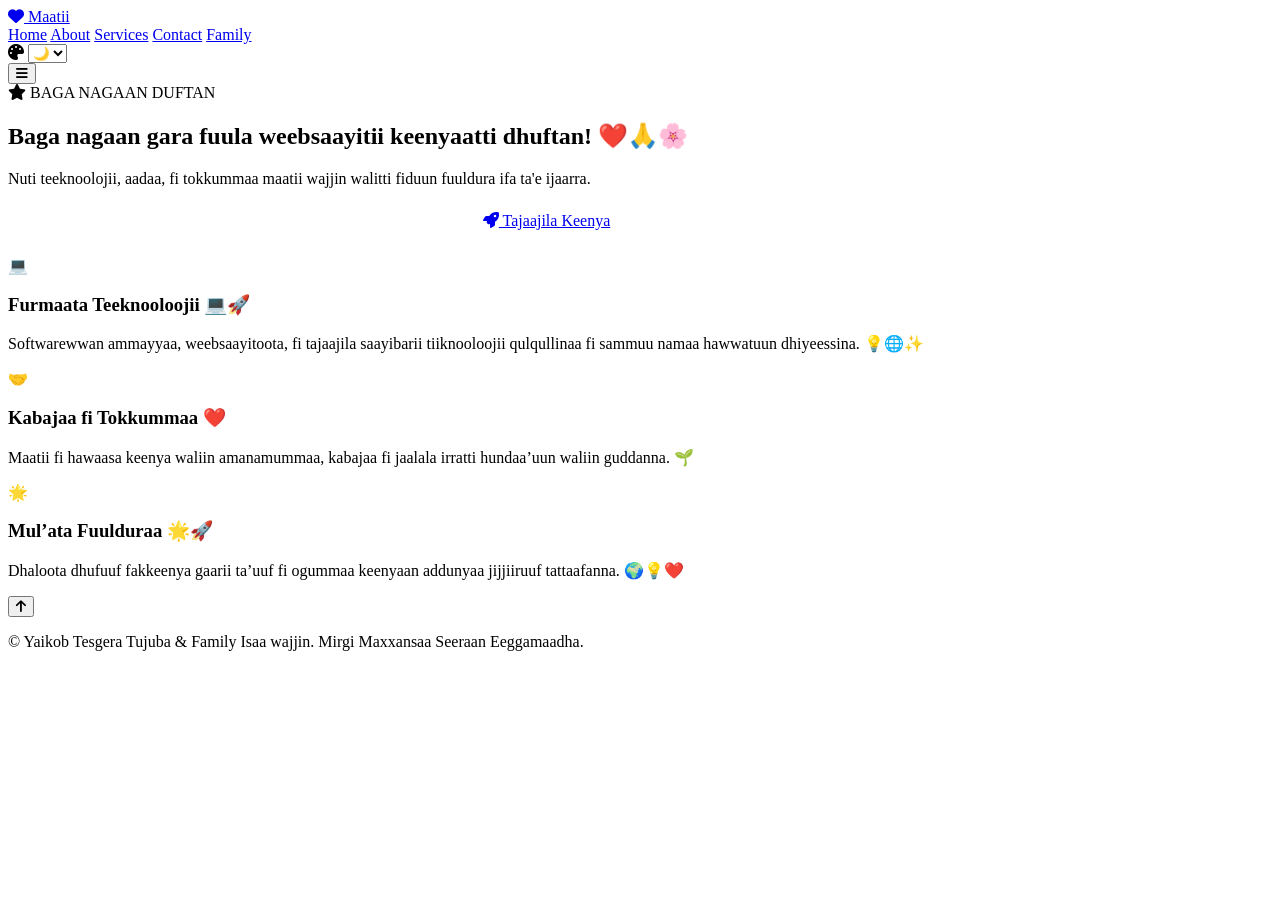
==== index.html @ 0dcb115a "uploaded" ====
<!DOCTYPE html>
<html lang="om" data-theme="dark">
<head>
    <meta charset="UTF-8">
    <meta name="viewport" content="width=device-width, initial-scale=1.0, viewport-fit=cover">
    <meta name="description" content="Maatii Keenya - Fuula Duraa, Teeknoolojii, fi Galmee Suuraa Maatii">
    <title>Home • Fuula Duraa</title>
    <link rel="stylesheet" href="https://cdnjs.cloudflare.com/ajax/libs/font-awesome/6.4.0/css/all.min.css">
    <link rel="stylesheet" href="css/style.css">
    <link rel="stylesheet" href="css/family.css">
</head>
<body>

    <!-- Header / Dynamic Responsive Navigation -->
    <header class="header">
        <a href="index.html" class="logo" aria-label="Maatii Keenya Logo">
            <i class="fas fa-heart logo-heart" aria-hidden="true"></i> Maatii 
        </a>

        <nav class="navbar" id="navbar" aria-label="Main Navigation">
            <a href="index.html" class="active">Home</a>
            <a href="about.html">About</a>
            <a href="service.html">Services</a>
            <a href="contact.html">Contact</a>
            <a href="family.html">Family</a>
        </nav>

        <div class="header-actions">
            <div class="theme-select-wrapper">
                <i class="fas fa-palette theme-icon" aria-hidden="true"></i>
                <select id="theme-select" aria-label="Select Color Theme">
                    <option value="dark">🌙</option>
                    <option value="light">☀️</option>
                    <option value="other">⚡</option>
                </select>
            </div>

            <button class="menu-toggle" id="menu-toggle" aria-label="Toggle Navigation Menu">
                <i class="fas fa-bars" aria-hidden="true"></i>
            </button>
        </div>
    </header>

    <!-- Main Content Stream -->
    <main class="family-content">
        
        <!-- Hero Banner -->
        <section class="family-hero">
            <div class="container">
                <div class="family-header-card">
                    <span class="love-badge"><i class="fas fa-star" aria-hidden="true"></i> BAGA NAGAAN DUFTAN</span>
                    <h1 class="family-main-title">Baga nagaan gara fuula weebsaayitii keenyaatti dhuftan! ❤️🙏🌸</h1>
                    <p class="family-subtitle-en">Nuti teeknoolojii, aadaa, fi tokkummaa maatii wajjin walitti fiduun fuuldura ifa ta'e ijaarra.</p>
                    
                    <div style="margin-top: 1.5rem; display: flex; gap: 1rem; justify-content: center; flex-wrap: wrap;">
                        <a href="service.html" class="btn btn-primary btn-love">
                            <i class="fas fa-rocket" aria-hidden="true"></i> Tajaajila Keenya
                        </a>
                        <a href="contact.html" class="btn btn-outline" style="border: 1px solid var(--border-color, rgba(255,255,255,0.2)); color: var(--text-main, #fff); padding: 0.75rem 1.5rem; border-radius: 12px; text-decoration: none;">
                            <i class="fas fa-paper-plane" aria-hidden="true"></i> Nu Quunnamaa
                        </a>
                    </div>
                </div>
            </div>
        </section>

        <!-- Highlights Grid -->
        <section class="container family-values-section">
            <div class="values-grid">
                <div class="love-quote-card">
                    <div class="card-icon">💻</div>
                    <h3>Furmaata Teeknooloojii 💻🚀</h3>
                    <p>Softwarewwan ammayyaa, weebsaayitoota, fi tajaajila saayibarii tiiknooloojii qulqullinaa fi sammuu namaa hawwatuun dhiyeessina. 💡🌐✨</p>
                </div>

                <div class="love-quote-card">
                    <div class="card-icon">🤝</div>
                    <h3>Kabajaa fi Tokkummaa ❤️</h3>
                    <p>Maatii fi hawaasa keenya waliin amanamummaa, kabajaa fi jaalala irratti hundaa’uun waliin guddanna. 🌱</p>
                </div>

                <div class="love-quote-card">
                    <div class="card-icon">🌟</div>
                    <h3>Mul’ata Fuulduraa 🌟🚀</h3>
                    <p>Dhaloota dhufuuf fakkeenya gaarii ta’uuf fi ogummaa keenyaan addunyaa jijjiiruuf tattaafanna. 🌍💡❤️</p>
                </div>
            </div>
        
    </main>


    <!-- Scroll-to-Top Button -->
    <button id="scrollTopBtn" class="scroll-top-btn" aria-label="Scroll to top">
        <i class="fas fa-arrow-up" aria-hidden="true"></i>
    </button>

    <!-- Footer -->
    <footer class="footer">
        <p>&copy; <span id="jabaa-year"></span> Yaikob Tesgera Tujuba & Family Isaa wajjin. Mirgi Maxxansaa Seeraan Eeggamaadha.</p>
    </footer>

    <script src="js/family.js"></script>
</body>
</html>
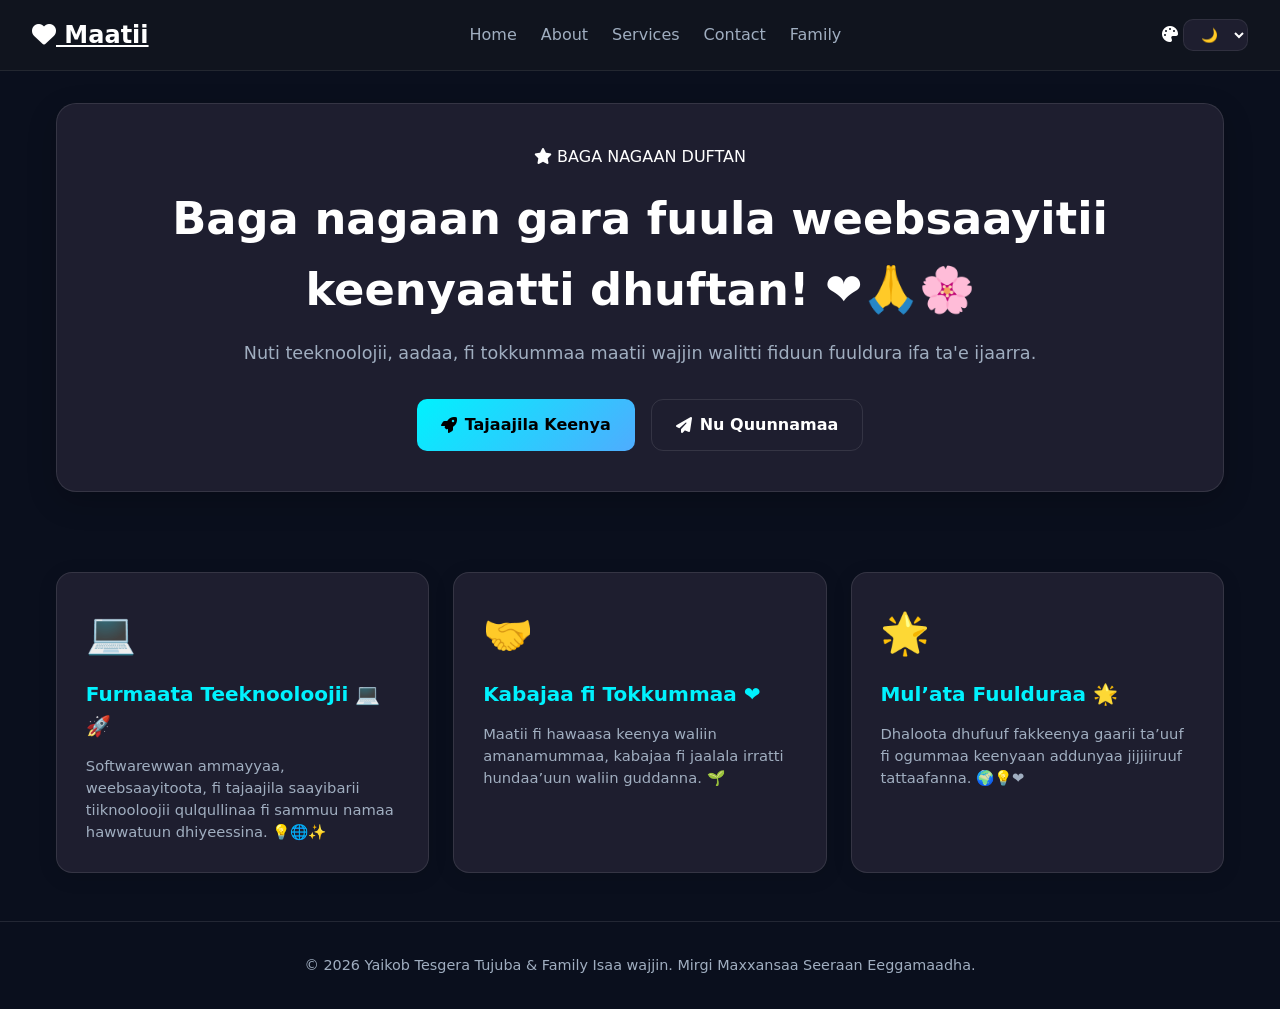
==== commit 9165c172: "Update index.html" ====
--- a/index.html
+++ b/index.html
@@ -4,7 +4,7 @@
     <meta charset="UTF-8">
     <meta name="viewport" content="width=device-width, initial-scale=1.0, viewport-fit=cover">
     <meta name="description" content="Maatii Keenya - Fuula Duraa, Teeknoolojii, fi Galmee Suuraa Maatii">
-    <title>Home • Fuula Duraa</title>
+    <title>Home </title>
     <link rel="stylesheet" href="https://cdnjs.cloudflare.com/ajax/libs/font-awesome/6.4.0/css/all.min.css">
     <link rel="stylesheet" href="css/style.css">
     <link rel="stylesheet" href="css/family.css">
@@ -81,7 +81,7 @@
 
                 <div class="love-quote-card">
                     <div class="card-icon">🌟</div>
-                    <h3>Mul’ata Fuulduraa 🌟🚀</h3>
+                    <h3>Mul’ata Fuulduraa 🌟</h3>
                     <p>Dhaloota dhufuuf fakkeenya gaarii ta’uuf fi ogummaa keenyaan addunyaa jijjiiruuf tattaafanna. 🌍💡❤️</p>
                 </div>
             </div>
@@ -101,4 +101,4 @@
 
     <script src="js/family.js"></script>
 </body>
-</html>+</html>
--- a/css/style.css
+++ b/css/style.css
@@ -0,0 +1,463 @@
+/* ==========================================================================
+   1. GLOBAL DESIGN SYSTEM & THEME VARIABLES
+   ========================================================================== */
+:root,
+[data-theme="dark"] {
+  --bg-primary: #0a0f1d;
+  --bg-secondary: #111827;
+  --bg-header: rgba(18, 22, 31, 0.88);
+  --bg-card: rgba(18, 22, 31, 0.75);
+  --card-border: rgba(255, 255, 255, 0.08);
+  --text-main: #f3f4f6;
+  --text-muted: #9ca3af;
+  --color-accent: #06b6d4;
+  --color-accent-hover: #0284c7;
+  --color-pink: #ff007f;
+  --color-danger: #ef4444;
+  --accent-gradient: linear-gradient(135deg, #06b6d4 0%, #3b82f6 50%, #8b5cf6 100%);
+  --glass-shadow: 0 8px 32px 0 rgba(0, 0, 0, 0.37);
+  --glass-blur: blur(16px);
+  --radius-lg: 16px;
+  --radius-md: 10px;
+  --transition-fast: all 0.25s cubic-bezier(0.4, 0, 0.2, 1);
+}
+
+[data-theme="light"] {
+  --bg-primary: #f8fafc;
+  --bg-secondary: #ffffff;
+  --bg-header: rgba(255, 255, 255, 0.88);
+  --bg-card: rgba(255, 255, 255, 0.95);
+  --card-border: rgba(0, 0, 0, 0.08);
+  --text-main: #0f172a;
+  --text-muted: #64748b;
+  --color-accent: #0284c7;
+  --color-accent-hover: #0369a1;
+  --color-pink: #e60067;
+  --color-danger: #dc2626;
+  --accent-gradient: linear-gradient(135deg, #0284c7 0%, #2563eb 50%, #7c3aed 100%);
+  --glass-shadow: 0 8px 32px 0 rgba(0, 0, 0, 0.08);
+}
+
+/* ==========================================================================
+   2. BASE RESET & LAYOUT UTILITIES
+   ========================================================================== */
+* {
+  margin: 0;
+  padding: 0;
+  box-sizing: border-box;
+  scroll-behavior: smooth;
+}
+
+body {
+  background-color: var(--bg-primary);
+  color: var(--text-main);
+  font-family: 'Inter', system-ui, -apple-system, sans-serif;
+  line-height: 1.6;
+  overflow-x: hidden;
+  min-height: 100vh;
+  display: flex;
+  flex-direction: column;
+  transition: background-color 0.3s ease, color 0.3s ease;
+}
+
+.container {
+  width: 100%;
+  max-width: 1200px;
+  margin: 0 auto;
+  padding: 2rem 1.5rem;
+}
+
+/* ==========================================================================
+   3. HEADER, NAVBAR & THEME SELECTOR
+   ========================================================================== */
+.header, header {
+  position: sticky;
+  top: 0;
+  z-index: 1000;
+  display: flex;
+  justify-content: space-between;
+  align-items: center;
+  padding: 1rem 2rem;
+  background: var(--bg-header);
+  backdrop-filter: var(--glass-blur);
+  -webkit-backdrop-filter: var(--glass-blur);
+  border-bottom: 1px solid var(--card-border);
+}
+
+.logo {
+  font-size: 1.5rem;
+  font-weight: 800;
+  color: var(--text-main);
+}
+
+.logo span {
+  background: var(--accent-gradient);
+  -webkit-background-clip: text;
+  -webkit-text-fill-color: transparent;
+}
+
+#navbar, .navbar {
+  display: flex;
+  align-items: center;
+  gap: 1.5rem;
+}
+
+#navbar a, .navbar a {
+  color: var(--text-muted);
+  text-decoration: none;
+  font-weight: 500;
+  transition: var(--transition-fast);
+}
+
+#navbar a:hover, .navbar a:hover {
+  color: var(--color-accent);
+}
+
+#menu-toggle, .menu-toggle {
+  display: none;
+  background: transparent;
+  border: none;
+  color: var(--text-main);
+  font-size: 1.5rem;
+  cursor: pointer;
+}
+
+#theme-select {
+  background: var(--bg-card);
+  border: 1px solid var(--card-border);
+  color: var(--text-main);
+  padding: 0.4rem 0.8rem;
+  border-radius: var(--radius-md);
+  font-size: 0.85rem;
+  cursor: pointer;
+  outline: none;
+}
+
+/* ==========================================================================
+   4. SEARCH, COUNTER & UPLOAD CONTROLS
+   ========================================================================== */
+.controls-section {
+  display: flex;
+  flex-wrap: wrap;
+  gap: 1rem;
+  align-items: center;
+  justify-content: space-between;
+  margin-bottom: 1.5rem;
+}
+
+#gallerySearch {
+  background: var(--bg-card);
+  border: 1px solid var(--card-border);
+  color: var(--text-main);
+  padding: 0.75rem 1.2rem;
+  border-radius: var(--radius-md);
+  width: 100%;
+  max-width: 320px;
+  outline: none;
+  transition: var(--transition-fast);
+}
+
+#gallerySearch:focus {
+  border-color: var(--color-accent);
+  box-shadow: 0 0 10px rgba(6, 182, 212, 0.25);
+}
+
+.counter-badge {
+  background: var(--bg-card);
+  border: 1px solid var(--card-border);
+  padding: 0.4rem 0.8rem;
+  border-radius: 20px;
+  font-size: 0.85rem;
+  color: var(--text-muted);
+}
+
+#photo-count {
+  color: var(--color-accent);
+  font-weight: 700;
+}
+
+/* Hide raw file input fields */
+#image-input,
+#imageUploadInput,
+#camera-input {
+  display: none;
+}
+
+.upload-btn-label {
+  display: inline-flex;
+  align-items: center;
+  gap: 0.5rem;
+  background: var(--accent-gradient);
+  color: #fff;
+  padding: 0.75rem 1.25rem;
+  border-radius: var(--radius-md);
+  cursor: pointer;
+  font-weight: 600;
+  transition: var(--transition-fast);
+}
+
+.upload-btn-label:hover {
+  transform: translateY(-2px);
+  box-shadow: 0 4px 15px rgba(6, 182, 212, 0.3);
+}
+
+/* ==========================================================================
+   5. GALLERY GRID & ITEM STYLING
+   ========================================================================== */
+#galleryGrid,
+#family-gallery {
+  display: grid;
+  grid-template-columns: repeat(auto-fill, minmax(180px, 1fr));
+  gap: 1.2rem;
+  padding: 1rem 0;
+}
+
+@media (min-width: 640px) {
+  #galleryGrid, #family-gallery {
+    grid-template-columns: repeat(auto-fill, minmax(220px, 1fr));
+  }
+}
+
+.gallery-item {
+  position: relative;
+  aspect-ratio: 1 / 1;
+  border-radius: var(--radius-lg);
+  overflow: hidden;
+  background: var(--bg-card);
+  border: 1px solid var(--card-border);
+  cursor: pointer;
+  outline: none;
+  transition: var(--transition-fast);
+}
+
+.gallery-item:hover,
+.gallery-item:focus {
+  transform: translateY(-4px);
+  border-color: var(--color-accent);
+  box-shadow: 0 8px 24px rgba(0, 0, 0, 0.4);
+}
+
+.gallery-item img {
+  width: 100%;
+  height: 100%;
+  object-fit: cover;
+  transition: transform 0.3s ease;
+}
+
+.gallery-item:hover img {
+  transform: scale(1.06);
+}
+
+.gallery-overlay {
+  position: absolute;
+  inset: 0;
+  background: rgba(0, 0, 0, 0.45);
+  display: flex;
+  align-items: center;
+  justify-content: center;
+  color: #ffffff;
+  font-size: 1.5rem;
+  opacity: 0;
+  transition: opacity 0.25s ease;
+  backdrop-filter: blur(2px);
+}
+
+.gallery-item:hover .gallery-overlay,
+.gallery-item:focus .gallery-overlay {
+  opacity: 1;
+}
+
+/* ==========================================================================
+   6. INTERACTIVE LIGHTBOX MODAL
+   ========================================================================== */
+#lightbox,
+#lightbox-modal {
+  position: fixed;
+  inset: 0;
+  z-index: 9999;
+  display: none;
+  flex-direction: column;
+  background: rgba(0, 0, 0, 0.93);
+  backdrop-filter: blur(12px);
+  -webkit-backdrop-filter: blur(12px);
+  user-select: none;
+}
+
+#lightbox.active,
+#lightbox-modal.active {
+  display: flex !important;
+}
+
+/* Lightbox Top Header */
+.lightbox-top-bar {
+  display: flex;
+  justify-content: space-between;
+  align-items: center;
+  padding: 1rem 1.5rem;
+  color: #fff;
+  z-index: 10;
+}
+
+.lightbox-counter {
+  font-size: 0.9rem;
+  color: rgba(255, 255, 255, 0.7);
+}
+
+.lightbox-action-group {
+  display: flex;
+  align-items: center;
+  gap: 0.75rem;
+}
+
+.lb-btn {
+  background: rgba(255, 255, 255, 0.1);
+  border: 1px solid rgba(255, 255, 255, 0.15);
+  color: #fff;
+  width: 40px;
+  height: 40px;
+  border-radius: 50%;
+  display: flex;
+  align-items: center;
+  justify-content: center;
+  cursor: pointer;
+  transition: var(--transition-fast);
+  font-size: 1rem;
+}
+
+.lb-btn:hover {
+  background: rgba(255, 255, 255, 0.25);
+  transform: scale(1.05);
+}
+
+#deleteImageBtn:hover, #lb-delete:hover {
+  background: var(--color-danger);
+  border-color: var(--color-danger);
+}
+
+/* Lightbox Stage & Center Preview */
+#lightboxBody,
+#lb-stage {
+  flex: 1;
+  position: relative;
+  display: flex;
+  align-items: center;
+  justify-content: center;
+  overflow: hidden;
+  padding: 1rem;
+}
+
+#lightboxImg,
+#lb-image {
+  max-width: 90vw;
+  max-height: 80vh;
+  object-fit: contain;
+  border-radius: 8px;
+  box-shadow: 0 10px 40px rgba(0, 0, 0, 0.8);
+  transition: transform 0.15s ease-out;
+  will-change: transform;
+}
+
+/* Lightbox Side Navigation Buttons */
+.lb-nav-btn {
+  position: absolute;
+  top: 50%;
+  transform: translateY(-50%);
+  background: rgba(0, 0, 0, 0.5);
+  border: 1px solid rgba(255, 255, 255, 0.15);
+  color: #fff;
+  width: 48px;
+  height: 48px;
+  border-radius: 50%;
+  display: flex;
+  align-items: center;
+  justify-content: center;
+  cursor: pointer;
+  z-index: 20;
+  transition: var(--transition-fast);
+}
+
+.lb-nav-btn:hover {
+  background: var(--color-accent);
+}
+
+#prevImgBtn, #lb-prev { left: 1.5rem; }
+#nextImgBtn, #lb-next { right: 1.5rem; }
+
+/* Lightbox Zoom Toolbar */
+.zoom-controls {
+  position: absolute;
+  bottom: 1.5rem;
+  left: 50%;
+  transform: translateX(-50%);
+  display: flex;
+  gap: 0.5rem;
+  background: rgba(0, 0, 0, 0.6);
+  padding: 0.4rem 0.8rem;
+  border-radius: 30px;
+  border: 1px solid rgba(255, 255, 255, 0.15);
+  z-index: 20;
+}
+
+/* ==========================================================================
+   7. SCROLL-TO-TOP, FOOTER & MEDIA RESPONSIVENESS
+   ========================================================================== */
+#scrollTopBtn {
+  position: fixed;
+  bottom: 2rem;
+  right: 2rem;
+  width: 46px;
+  height: 46px;
+  border-radius: 50%;
+  background: var(--accent-gradient);
+  color: #ffffff;
+  border: none;
+  cursor: pointer;
+  display: none;
+  align-items: center;
+  justify-content: center;
+  box-shadow: 0 4px 15px rgba(0, 0, 0, 0.4);
+  z-index: 999;
+  transition: var(--transition-fast);
+}
+
+#scrollTopBtn:hover {
+  transform: translateY(-3px);
+}
+
+footer, .footer {
+  margin-top: auto;
+  padding: 2rem 1rem;
+  text-align: center;
+  border-top: 1px solid var(--card-border);
+  color: var(--text-muted);
+  font-size: 0.9rem;
+}
+
+@media (max-width: 768px) {
+  #menu-toggle, .menu-toggle {
+    display: flex !important;
+  }
+
+  #navbar, .navbar {
+    display: none;
+    position: absolute;
+    top: 100%;
+    left: 0;
+    width: 100%;
+    background: var(--bg-header);
+    backdrop-filter: var(--glass-blur);
+    -webkit-backdrop-filter: var(--glass-blur);
+    border-bottom: 1px solid var(--card-border);
+    flex-direction: column;
+    padding: 1.5rem;
+    gap: 1.2rem;
+    box-shadow: var(--glass-shadow);
+  }
+
+  #navbar.active, .navbar.active {
+    display: flex !important;
+  }
+
+  #prevImgBtn, #lb-prev { left: 0.5rem; width: 40px; height: 40px; }
+  #nextImgBtn, #lb-next { right: 0.5rem; width: 40px; height: 40px; }
+}
--- a/css/family.css
+++ b/css/family.css
@@ -0,0 +1,595 @@
+/* ==========================================================================
+   THEME VARIABLES & CORE SETUP
+   ========================================================================== */
+:root, [data-theme="dark"] {
+    --bg-body: #0b0f19;
+    --bg-card: #1e1e2f;
+    --border-color: rgba(255, 255, 255, 0.1);
+    --text-main: #ffffff;
+    --text-muted: #a0aec0;
+    --color-accent: #00f2fe;
+    --color-pink: #ff007f;
+}
+
+[data-theme="light"] {
+    --bg-body: #f8fafc;
+    --bg-card: #ffffff;
+    --border-color: rgba(0, 0, 0, 0.08);
+    --text-main: #1a202c;
+    --text-muted: #64748b;
+    --color-accent: #0072ff;
+    --color-pink: #e60067;
+}
+
+/* Main Container Constraints */
+.container {
+    width: 100%;
+    max-width: 1200px;
+    margin: 0 auto;
+    padding: 0 1rem;
+}
+
+/* ==========================================================================
+   HERO & HEADER STYLES
+   ========================================================================== */
+.family-hero {
+    padding: 2rem 0;
+}
+
+.family-header-card {
+    background: var(--bg-card);
+    border: 1px solid var(--border-color);
+    border-radius: 20px;
+    padding: 2.5rem 1.5rem;
+    text-align: center;
+    box-shadow: 0 10px 30px rgba(0, 0, 0, 0.2);
+    backdrop-filter: blur(10px);
+}
+
+.family-main-title {
+    font-size: clamp(1.8rem, 4vw, 2.8rem);
+    margin: 0.8rem 0;
+    font-weight: 700;
+    color: var(--text-main);
+}
+
+.family-subtitle-en {
+    font-size: clamp(0.9rem, 2vw, 1.1rem);
+    color: var(--text-muted);
+    margin-bottom: 2rem;
+}
+
+/* Couples Info Grid */
+.family-couples-info {
+    display: flex;
+    flex-direction: column;
+    align-items: center;
+    justify-content: center;
+    gap: 1.5rem;
+    margin-top: 2rem;
+}
+
+@media (min-width: 768px) {
+    .family-couples-info {
+        flex-direction: row;
+        gap: 2rem;
+    }
+}
+
+/* Circular Profile Photo Cards */
+.profile-card-with-photo {
+    display: flex;
+    flex-direction: column;
+    align-items: center;
+    text-align: center;
+    padding: 1.5rem;
+    gap: 1rem;
+    width: 100%;
+    max-width: 300px;
+    background: rgba(255, 255, 255, 0.03);
+    border-radius: 16px;
+    border: 1px solid var(--border-color);
+}
+
+.profile-photo-container {
+    position: relative;
+    width: 130px;
+    height: 130px;
+    border-radius: 50%;
+    overflow: hidden;
+    border: 3px solid var(--color-accent);
+    box-shadow: 0 0 20px rgba(0, 242, 254, 0.3);
+    transition: transform 0.3s ease, box-shadow 0.3s ease;
+    background-color: var(--bg-card);
+}
+
+.profile-photo-container:hover {
+    transform: scale(1.05);
+    box-shadow: 0 0 25px rgba(255, 0, 127, 0.5);
+}
+
+.profile-photo-container img {
+    width: 100%;
+    height: 100%;
+    object-fit: cover;
+    object-position: center;
+    display: block;
+}
+
+.heart-divider-pulse {
+    display: flex;
+    flex-direction: column;
+    align-items: center;
+    gap: 0.5rem;
+    color: var(--color-pink);
+    font-size: 1.5rem;
+    animation: heartPulse 1.8s infinite ease-in-out;
+}
+
+@keyframes heartPulse {
+    0%, 100% { transform: scale(1); }
+    50% { transform: scale(1.2); }
+}
+
+/* ==========================================================================
+   SEARCH BAR & UTILITIES
+   ========================================================================== */
+.gallery-search-container {
+    position: relative;
+    max-width: 480px;
+    margin: 1.5rem auto 0 auto;
+}
+
+.gallery-search-input, #gallerySearch {
+    width: 100%;
+    padding: 0.85rem 1.25rem 0.85rem 2.75rem;
+    border-radius: 12px;
+    background: var(--bg-card);
+    border: 1px solid var(--border-color);
+    color: var(--text-main);
+    font-size: 0.95rem;
+    outline: none;
+    transition: border-color 0.2s ease, box-shadow 0.2s ease;
+}
+
+.gallery-search-input:focus, #gallerySearch:focus {
+    border-color: var(--color-accent);
+    box-shadow: 0 0 12px rgba(0, 242, 254, 0.25);
+}
+
+.gallery-search-container i {
+    position: absolute;
+    left: 1rem;
+    top: 50%;
+    transform: translateY(-50%);
+    color: var(--text-muted);
+}
+
+/* Scroll To Top Floating Button */
+.scroll-top-btn, #scrollTopBtn {
+    position: fixed;
+    bottom: 2rem;
+    right: 2rem;
+    width: 48px;
+    height: 48px;
+    border-radius: 50%;
+    background: var(--bg-card);
+    color: var(--color-accent);
+    border: 1px solid var(--border-color);
+    box-shadow: 0 4px 20px rgba(0, 0, 0, 0.3);
+    display: none;
+    align-items: center;
+    justify-content: center;
+    cursor: pointer;
+    z-index: 1000;
+    transition: transform 0.2s ease, background 0.2s ease, color 0.2s ease;
+}
+
+.scroll-top-btn:hover, #scrollTopBtn:hover {
+    transform: translateY(-4px);
+    background: var(--color-accent);
+    color: #000;
+}
+
+/* ==========================================================================
+   FAMILY VALUES & FUTURE CHILDREN
+   ========================================================================== */
+.family-values-section {
+    margin: 3rem auto;
+}
+
+.values-grid {
+    display: grid;
+    grid-template-columns: 1fr;
+    gap: 1.5rem;
+}
+
+@media (min-width: 640px) {
+    .values-grid { grid-template-columns: repeat(2, 1fr); }
+}
+
+@media (min-width: 1024px) {
+    .values-grid { grid-template-columns: repeat(3, 1fr); }
+}
+
+.love-quote-card {
+    background: var(--bg-card);
+    padding: 1.8rem;
+    border-radius: 16px;
+    border: 1px solid var(--border-color);
+    box-shadow: 0 4px 20px rgba(0, 0, 0, 0.1);
+    transition: transform 0.3s ease, box-shadow 0.3s ease;
+}
+
+.love-quote-card:hover {
+    transform: translateY(-5px);
+    box-shadow: 0 8px 30px rgba(0, 0, 0, 0.25);
+}
+
+.love-quote-card .card-icon {
+    font-size: 2.5rem;
+    margin-bottom: 0.8rem;
+}
+
+.love-quote-card h3 {
+    color: var(--color-accent);
+    margin-bottom: 0.8rem;
+    font-size: 1.25rem;
+}
+
+.love-quote-card blockquote {
+    font-style: italic;
+    color: var(--text-main);
+    margin-bottom: 1rem;
+    line-height: 1.6;
+}
+
+.love-quote-card p {
+    color: var(--text-muted);
+    font-size: 0.92rem;
+    line-height: 1.5;
+}
+
+/* Future Children Grid */
+.future-children-section {
+    margin: 3rem auto;
+}
+
+.future-children-card {
+    background: var(--bg-card);
+    padding: 2rem 1.5rem;
+    border-radius: 20px;
+    border: 1px solid var(--border-color);
+}
+
+.children-header {
+    display: flex;
+    align-items: center;
+    gap: 1rem;
+    margin-bottom: 2rem;
+}
+
+.children-icon {
+    font-size: 2rem;
+    color: var(--color-pink);
+}
+
+.children-grid {
+    display: grid;
+    grid-template-columns: 1fr;
+    gap: 1.25rem;
+}
+
+@media (min-width: 640px) {
+    .children-grid {
+        grid-template-columns: repeat(auto-fit, minmax(250px, 1fr));
+    }
+}
+
+.child-card {
+    background: rgba(255, 255, 255, 0.03);
+    padding: 1.5rem;
+    border-radius: 14px;
+    border: 1px dashed var(--border-color);
+    text-align: center;
+}
+
+.child-avatar {
+    font-size: 2rem;
+    margin-bottom: 0.8rem;
+    color: var(--color-accent);
+}
+
+/* Upload Section */
+.upload-card {
+    background: var(--bg-card);
+    padding: 2rem;
+    border-radius: 20px;
+    border: 1px solid var(--border-color);
+    display: flex;
+    flex-direction: column;
+    gap: 1.5rem;
+    align-items: center;
+    text-align: center;
+}
+
+@media (min-width: 768px) {
+    .upload-card {
+        flex-direction: row;
+        justify-content: space-between;
+        text-align: left;
+    }
+}
+
+.upload-actions {
+    display: flex;
+    flex-wrap: wrap;
+    gap: 1rem;
+    justify-content: center;
+}
+
+.btn {
+    display: inline-flex;
+    align-items: center;
+    gap: 0.5rem;
+    padding: 0.75rem 1.5rem;
+    border-radius: 10px;
+    font-weight: 600;
+    cursor: pointer;
+    transition: all 0.2s ease;
+    border: none;
+    text-decoration: none;
+}
+
+.btn-primary {
+    background: linear-gradient(135deg, #00f2fe 0%, #4facfe 100%);
+    color: #000;
+}
+
+.btn-secondary {
+    background: rgba(255, 255, 255, 0.1);
+    color: var(--text-main);
+}
+
+.btn:hover {
+    opacity: 0.9;
+    transform: translateY(-2px);
+}
+
+/* ==========================================================================
+   RESPONSIVE GALLERY GRID & ITEM OVERLAYS
+   ========================================================================== */
+.gallery-grid, #galleryGrid, #family-gallery {
+    display: grid;
+    grid-template-columns: repeat(auto-fill, minmax(160px, 1fr));
+    gap: 1rem;
+    padding: 2rem 0;
+}
+
+@media (min-width: 640px) {
+    .gallery-grid, #galleryGrid, #family-gallery {
+        grid-template-columns: repeat(auto-fill, minmax(220px, 1fr));
+        gap: 1.25rem;
+    }
+}
+
+.gallery-item {
+    position: relative;
+    border-radius: 12px;
+    overflow: hidden;
+    aspect-ratio: 1 / 1;
+    background: var(--bg-card);
+    box-shadow: 0 4px 12px rgba(0, 0, 0, 0.2);
+    cursor: pointer;
+    transition: transform 0.25s ease, box-shadow 0.25s ease;
+}
+
+.gallery-item:hover {
+    transform: translateY(-4px);
+    box-shadow: 0 8px 24px rgba(0, 0, 0, 0.4);
+}
+
+.gallery-item img {
+    width: 100%;
+    height: 100%;
+    object-fit: cover;
+    display: block;
+    transition: transform 0.3s ease;
+}
+
+.gallery-item:hover img {
+    transform: scale(1.05);
+}
+
+.gallery-overlay {
+    position: absolute;
+    inset: 0;
+    background: rgba(0, 0, 0, 0.45);
+    display: flex;
+    align-items: center;
+    justify-content: center;
+    color: #fff;
+    font-size: 1.5rem;
+    opacity: 0;
+    transition: opacity 0.25s ease;
+    backdrop-filter: blur(2px);
+}
+
+.gallery-item:hover .gallery-overlay {
+    opacity: 1;
+}
+
+/* Fallback CSS pseudo hover icon if DOM overlay is missing */
+.gallery-item:not(:has(.gallery-overlay))::after {
+    content: "\f00e";
+    font-family: "Font Awesome 6 Free";
+    font-weight: 900;
+    position: absolute;
+    inset: 0;
+    background: rgba(0, 0, 0, 0.45);
+    display: flex;
+    align-items: center;
+    justify-content: center;
+    color: #fff;
+    font-size: 1.5rem;
+    opacity: 0;
+    transition: opacity 0.25s ease;
+}
+
+.gallery-item:not(:has(.gallery-overlay)):hover::after {
+    opacity: 1;
+}
+
+/* ==========================================================================
+   LIGHTBOX & INTERACTIVE MODAL STYLES
+   ========================================================================== */
+.lightbox-modal, #lightbox, #lightbox-modal {
+    position: fixed;
+    inset: 0;
+    z-index: 9999;
+    display: none;
+    flex-direction: column;
+    opacity: 0;
+    pointer-events: none;
+    transition: opacity 0.3s ease;
+}
+
+.lightbox-modal.active, #lightbox.active, #lightbox-modal.active {
+    display: flex !important;
+    opacity: 1;
+    pointer-events: auto;
+}
+
+.lightbox-backdrop {
+    position: absolute;
+    inset: 0;
+    background: rgba(0, 0, 0, 0.92);
+    backdrop-filter: blur(10px);
+}
+
+/* Lightbox Header Controls */
+.lightbox-header {
+    position: relative;
+    z-index: 10;
+    display: flex;
+    justify-content: space-between;
+    align-items: center;
+    padding: 1rem 1.5rem;
+    color: #fff;
+}
+
+.lightbox-counter, #imageCounter {
+    font-size: 1rem;
+    font-weight: 600;
+    background: rgba(255, 255, 255, 0.12);
+    padding: 0.4rem 0.9rem;
+    border-radius: 20px;
+}
+
+.lightbox-actions {
+    display: flex;
+    align-items: center;
+    gap: 0.6rem;
+}
+
+.lb-btn {
+    background: rgba(255, 255, 255, 0.12);
+    border: none;
+    color: #fff;
+    width: 42px;
+    height: 42px;
+    border-radius: 50%;
+    display: flex;
+    align-items: center;
+    justify-content: center;
+    cursor: pointer;
+    font-size: 1.1rem;
+    text-decoration: none;
+    transition: background 0.2s ease, transform 0.2s ease;
+}
+
+.lb-btn:hover {
+    background: rgba(255, 255, 255, 0.28);
+    transform: scale(1.05);
+}
+
+.lb-btn-danger:hover {
+    background: #ff0055;
+}
+
+/* Lightbox Body Stage */
+.lightbox-body, #lightboxBody {
+    position: relative;
+    z-index: 10;
+    flex: 1;
+    display: flex;
+    align-items: center;
+    justify-content: space-between;
+    overflow: hidden;
+    padding: 0 1rem;
+}
+
+.lightbox-stage, #lb-stage {
+    flex: 1;
+    height: 100%;
+    display: flex;
+    align-items: center;
+    justify-content: center;
+    touch-action: none;
+    user-select: none;
+}
+
+.lightbox-stage img, #lightboxImg, #lb-image {
+    max-width: 90vw;
+    max-height: 80vh;
+    object-fit: contain;
+    border-radius: 8px;
+    box-shadow: 0 10px 40px rgba(0, 0, 0, 0.8);
+    transition: transform 0.15s ease-out;
+    cursor: grab;
+}
+
+.lightbox-stage img:active, #lightboxImg:active, #lb-image:active {
+    cursor: grabbing;
+}
+
+/* Navigation Buttons */
+.lb-nav {
+    background: rgba(255, 255, 255, 0.12);
+    border: none;
+    color: #fff;
+    width: 50px;
+    height: 50px;
+    border-radius: 50%;
+    cursor: pointer;
+    font-size: 1.4rem;
+    display: flex;
+    align-items: center;
+    justify-content: center;
+    transition: background 0.2s ease;
+    z-index: 12;
+}
+
+.lb-nav:hover {
+    background: rgba(255, 255, 255, 0.3);
+}
+
+@media (max-width: 640px) {
+    .lb-nav {
+        position: absolute;
+        bottom: 1.5rem;
+        width: 44px;
+        height: 44px;
+    }
+    .lb-prev, #prevImgBtn { left: 1.5rem; }
+    .lb-next, #nextImgBtn { right: 1.5rem; }
+}
+
+/* Footer Styling */
+.footer {
+    text-align: center;
+    padding: 2rem 1rem;
+    border-top: 1px solid var(--border-color);
+    color: var(--text-muted);
+    font-size: 0.9rem;
+}
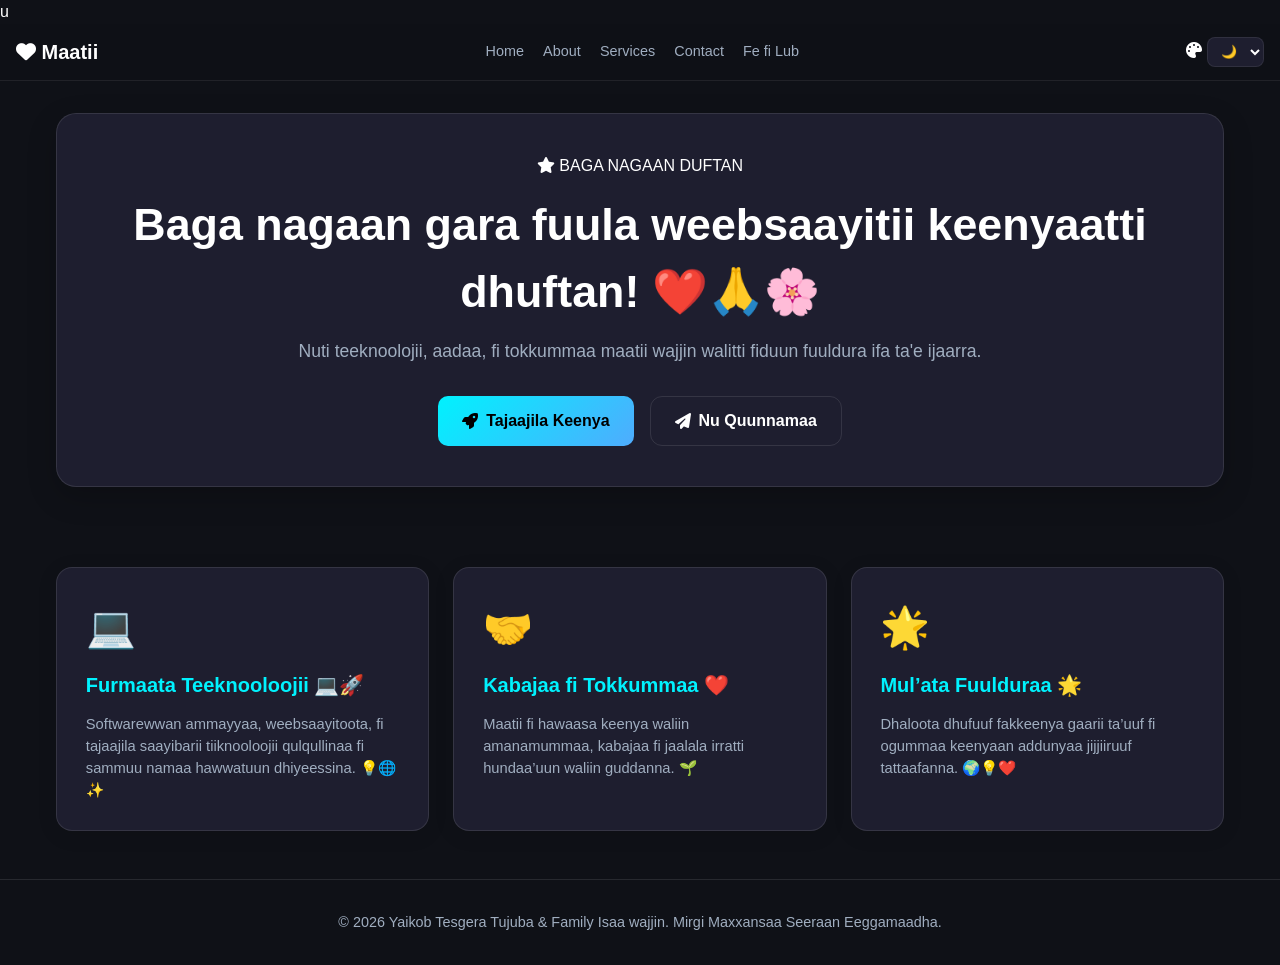
==== commit bd81116f: "Update index.html" ====
--- a/index.html
+++ b/index.html
@@ -1,4 +1,4 @@
-<!DOCTYPE html>
+u<!DOCTYPE html>
 <html lang="om" data-theme="dark">
 <head>
     <meta charset="UTF-8">
@@ -22,7 +22,7 @@
             <a href="about.html">About</a>
             <a href="service.html">Services</a>
             <a href="contact.html">Contact</a>
-            <a href="family.html">Family</a>
+            <a href="family.html">Fe fi Lub</a>
         </nav>
 
         <div class="header-actions">
